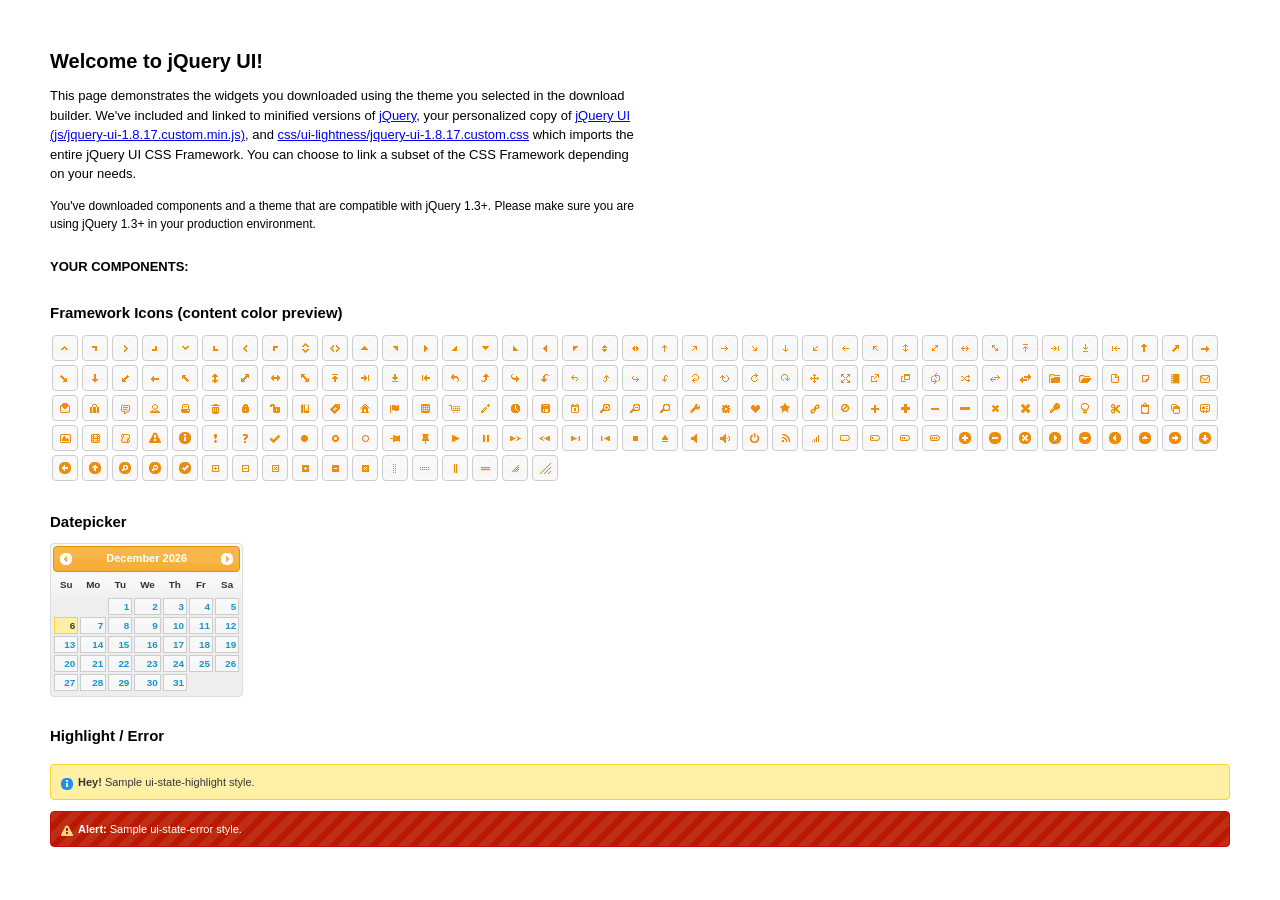
==== jquery-ui/index.html @ d1e60c02 "First commit" ====
<!DOCTYPE html>
<html>
	<head>
		<meta http-equiv="Content-Type" content="text/html; charset=iso-8859-1" />
		<title>jQuery UI Example Page</title>
		<link type="text/css" href="css/ui-lightness/jquery-ui-1.8.17.custom.css" rel="stylesheet" />	
		<script type="text/javascript" src="js/jquery-1.7.1.min.js"></script>
		<script type="text/javascript" src="js/jquery-ui-1.8.17.custom.min.js"></script>
		<script type="text/javascript">
			$(function(){

				// Datepicker
				$('#datepicker').datepicker({
					inline: true
				});
				
				//hover states on the static widgets
				$('#dialog_link, ul#icons li').hover(
					function() { $(this).addClass('ui-state-hover'); }, 
					function() { $(this).removeClass('ui-state-hover'); }
				);
				
			});
		</script>
		<style type="text/css">
			/*demo page css*/
			body{ font: 62.5% "Trebuchet MS", sans-serif; margin: 50px;}
			.demoHeaders { margin-top: 2em; }
			#dialog_link {padding: .4em 1em .4em 20px;text-decoration: none;position: relative;}
			#dialog_link span.ui-icon {margin: 0 5px 0 0;position: absolute;left: .2em;top: 50%;margin-top: -8px;}
			ul#icons {margin: 0; padding: 0;}
			ul#icons li {margin: 2px; position: relative; padding: 4px 0; cursor: pointer; float: left;  list-style: none;}
			ul#icons span.ui-icon {float: left; margin: 0 4px;}
		</style>	
	</head>
	<body>
	<h1>Welcome to jQuery UI!</h1>
	<p style="font-size: 1.3em; line-height: 1.5; margin: 1em 0; width: 50%;">This page demonstrates the widgets you downloaded using the theme you selected in the download builder. We've included and linked to minified versions of <a href="js/jquery-1.7.1.min.js">jQuery</a>, your personalized copy of <a href="js/jquery-ui-1.8.17.custom.min.js">jQuery UI (js/jquery-ui-1.8.17.custom.min.js)</a>, and <a href="css/ui-lightness/jquery-ui-1.8.17.custom.css">css/ui-lightness/jquery-ui-1.8.17.custom.css</a> which imports the entire jQuery UI CSS Framework. You can choose to link a subset of the CSS Framework depending on your needs. </p>
	<p style="font-size: 1.2em; line-height: 1.5; margin: 1em 0; width: 50%;">You've downloaded components and a theme that are compatible with jQuery 1.3+. Please make sure you are using jQuery 1.3+ in your production environment.</p>	

	<p style="font-weight: bold; margin: 2em 0 1em; font-size: 1.3em;">YOUR COMPONENTS:</p>
			
				
				
		<h2 class="demoHeaders">Framework Icons (content color preview)</h2>
		<ul id="icons" class="ui-widget ui-helper-clearfix">
		
		<li class="ui-state-default ui-corner-all" title=".ui-icon-carat-1-n"><span class="ui-icon ui-icon-carat-1-n"></span></li>
		<li class="ui-state-default ui-corner-all" title=".ui-icon-carat-1-ne"><span class="ui-icon ui-icon-carat-1-ne"></span></li>
		<li class="ui-state-default ui-corner-all" title=".ui-icon-carat-1-e"><span class="ui-icon ui-icon-carat-1-e"></span></li>
		
		<li class="ui-state-default ui-corner-all" title=".ui-icon-carat-1-se"><span class="ui-icon ui-icon-carat-1-se"></span></li>
		<li class="ui-state-default ui-corner-all" title=".ui-icon-carat-1-s"><span class="ui-icon ui-icon-carat-1-s"></span></li>
		<li class="ui-state-default ui-corner-all" title=".ui-icon-carat-1-sw"><span class="ui-icon ui-icon-carat-1-sw"></span></li>
		<li class="ui-state-default ui-corner-all" title=".ui-icon-carat-1-w"><span class="ui-icon ui-icon-carat-1-w"></span></li>
		<li class="ui-state-default ui-corner-all" title=".ui-icon-carat-1-nw"><span class="ui-icon ui-icon-carat-1-nw"></span></li>
		<li class="ui-state-default ui-corner-all" title=".ui-icon-carat-2-n-s"><span class="ui-icon ui-icon-carat-2-n-s"></span></li>
		<li class="ui-state-default ui-corner-all" title=".ui-icon-carat-2-e-w"><span class="ui-icon ui-icon-carat-2-e-w"></span></li>
		<li class="ui-state-default ui-corner-all" title=".ui-icon-triangle-1-n"><span class="ui-icon ui-icon-triangle-1-n"></span></li>
		<li class="ui-state-default ui-corner-all" title=".ui-icon-triangle-1-ne"><span class="ui-icon ui-icon-triangle-1-ne"></span></li>
		
		<li class="ui-state-default ui-corner-all" title=".ui-icon-triangle-1-e"><span class="ui-icon ui-icon-triangle-1-e"></span></li>
		<li class="ui-state-default ui-corner-all" title=".ui-icon-triangle-1-se"><span class="ui-icon ui-icon-triangle-1-se"></span></li>
		<li class="ui-state-default ui-corner-all" title=".ui-icon-triangle-1-s"><span class="ui-icon ui-icon-triangle-1-s"></span></li>
		<li class="ui-state-default ui-corner-all" title=".ui-icon-triangle-1-sw"><span class="ui-icon ui-icon-triangle-1-sw"></span></li>
		<li class="ui-state-default ui-corner-all" title=".ui-icon-triangle-1-w"><span class="ui-icon ui-icon-triangle-1-w"></span></li>
		<li class="ui-state-default ui-corner-all" title=".ui-icon-triangle-1-nw"><span class="ui-icon ui-icon-triangle-1-nw"></span></li>
		<li class="ui-state-default ui-corner-all" title=".ui-icon-triangle-2-n-s"><span class="ui-icon ui-icon-triangle-2-n-s"></span></li>
		<li class="ui-state-default ui-corner-all" title=".ui-icon-triangle-2-e-w"><span class="ui-icon ui-icon-triangle-2-e-w"></span></li>
		<li class="ui-state-default ui-corner-all" title=".ui-icon-arrow-1-n"><span class="ui-icon ui-icon-arrow-1-n"></span></li>
		
		<li class="ui-state-default ui-corner-all" title=".ui-icon-arrow-1-ne"><span class="ui-icon ui-icon-arrow-1-ne"></span></li>
		<li class="ui-state-default ui-corner-all" title=".ui-icon-arrow-1-e"><span class="ui-icon ui-icon-arrow-1-e"></span></li>
		<li class="ui-state-default ui-corner-all" title=".ui-icon-arrow-1-se"><span class="ui-icon ui-icon-arrow-1-se"></span></li>
		<li class="ui-state-default ui-corner-all" title=".ui-icon-arrow-1-s"><span class="ui-icon ui-icon-arrow-1-s"></span></li>
		<li class="ui-state-default ui-corner-all" title=".ui-icon-arrow-1-sw"><span class="ui-icon ui-icon-arrow-1-sw"></span></li>
		<li class="ui-state-default ui-corner-all" title=".ui-icon-arrow-1-w"><span class="ui-icon ui-icon-arrow-1-w"></span></li>
		<li class="ui-state-default ui-corner-all" title=".ui-icon-arrow-1-nw"><span class="ui-icon ui-icon-arrow-1-nw"></span></li>
		<li class="ui-state-default ui-corner-all" title=".ui-icon-arrow-2-n-s"><span class="ui-icon ui-icon-arrow-2-n-s"></span></li>
		<li class="ui-state-default ui-corner-all" title=".ui-icon-arrow-2-ne-sw"><span class="ui-icon ui-icon-arrow-2-ne-sw"></span></li>
		
		<li class="ui-state-default ui-corner-all" title=".ui-icon-arrow-2-e-w"><span class="ui-icon ui-icon-arrow-2-e-w"></span></li>
		<li class="ui-state-default ui-corner-all" title=".ui-icon-arrow-2-se-nw"><span class="ui-icon ui-icon-arrow-2-se-nw"></span></li>
		<li class="ui-state-default ui-corner-all" title=".ui-icon-arrowstop-1-n"><span class="ui-icon ui-icon-arrowstop-1-n"></span></li>
		<li class="ui-state-default ui-corner-all" title=".ui-icon-arrowstop-1-e"><span class="ui-icon ui-icon-arrowstop-1-e"></span></li>
		<li class="ui-state-default ui-corner-all" title=".ui-icon-arrowstop-1-s"><span class="ui-icon ui-icon-arrowstop-1-s"></span></li>
		<li class="ui-state-default ui-corner-all" title=".ui-icon-arrowstop-1-w"><span class="ui-icon ui-icon-arrowstop-1-w"></span></li>
		<li class="ui-state-default ui-corner-all" title=".ui-icon-arrowthick-1-n"><span class="ui-icon ui-icon-arrowthick-1-n"></span></li>
		<li class="ui-state-default ui-corner-all" title=".ui-icon-arrowthick-1-ne"><span class="ui-icon ui-icon-arrowthick-1-ne"></span></li>
		<li class="ui-state-default ui-corner-all" title=".ui-icon-arrowthick-1-e"><span class="ui-icon ui-icon-arrowthick-1-e"></span></li>
		
		<li class="ui-state-default ui-corner-all" title=".ui-icon-arrowthick-1-se"><span class="ui-icon ui-icon-arrowthick-1-se"></span></li>
		<li class="ui-state-default ui-corner-all" title=".ui-icon-arrowthick-1-s"><span class="ui-icon ui-icon-arrowthick-1-s"></span></li>
		<li class="ui-state-default ui-corner-all" title=".ui-icon-arrowthick-1-sw"><span class="ui-icon ui-icon-arrowthick-1-sw"></span></li>
		<li class="ui-state-default ui-corner-all" title=".ui-icon-arrowthick-1-w"><span class="ui-icon ui-icon-arrowthick-1-w"></span></li>
		<li class="ui-state-default ui-corner-all" title=".ui-icon-arrowthick-1-nw"><span class="ui-icon ui-icon-arrowthick-1-nw"></span></li>
		<li class="ui-state-default ui-corner-all" title=".ui-icon-arrowthick-2-n-s"><span class="ui-icon ui-icon-arrowthick-2-n-s"></span></li>
		<li class="ui-state-default ui-corner-all" title=".ui-icon-arrowthick-2-ne-sw"><span class="ui-icon ui-icon-arrowthick-2-ne-sw"></span></li>
		<li class="ui-state-default ui-corner-all" title=".ui-icon-arrowthick-2-e-w"><span class="ui-icon ui-icon-arrowthick-2-e-w"></span></li>
		<li class="ui-state-default ui-corner-all" title=".ui-icon-arrowthick-2-se-nw"><span class="ui-icon ui-icon-arrowthick-2-se-nw"></span></li>
		
		<li class="ui-state-default ui-corner-all" title=".ui-icon-arrowthickstop-1-n"><span class="ui-icon ui-icon-arrowthickstop-1-n"></span></li>
		<li class="ui-state-default ui-corner-all" title=".ui-icon-arrowthickstop-1-e"><span class="ui-icon ui-icon-arrowthickstop-1-e"></span></li>
		<li class="ui-state-default ui-corner-all" title=".ui-icon-arrowthickstop-1-s"><span class="ui-icon ui-icon-arrowthickstop-1-s"></span></li>
		<li class="ui-state-default ui-corner-all" title=".ui-icon-arrowthickstop-1-w"><span class="ui-icon ui-icon-arrowthickstop-1-w"></span></li>
		<li class="ui-state-default ui-corner-all" title=".ui-icon-arrowreturnthick-1-w"><span class="ui-icon ui-icon-arrowreturnthick-1-w"></span></li>
		<li class="ui-state-default ui-corner-all" title=".ui-icon-arrowreturnthick-1-n"><span class="ui-icon ui-icon-arrowreturnthick-1-n"></span></li>
		<li class="ui-state-default ui-corner-all" title=".ui-icon-arrowreturnthick-1-e"><span class="ui-icon ui-icon-arrowreturnthick-1-e"></span></li>
		<li class="ui-state-default ui-corner-all" title=".ui-icon-arrowreturnthick-1-s"><span class="ui-icon ui-icon-arrowreturnthick-1-s"></span></li>
		<li class="ui-state-default ui-corner-all" title=".ui-icon-arrowreturn-1-w"><span class="ui-icon ui-icon-arrowreturn-1-w"></span></li>
		
		<li class="ui-state-default ui-corner-all" title=".ui-icon-arrowreturn-1-n"><span class="ui-icon ui-icon-arrowreturn-1-n"></span></li>
		<li class="ui-state-default ui-corner-all" title=".ui-icon-arrowreturn-1-e"><span class="ui-icon ui-icon-arrowreturn-1-e"></span></li>
		<li class="ui-state-default ui-corner-all" title=".ui-icon-arrowreturn-1-s"><span class="ui-icon ui-icon-arrowreturn-1-s"></span></li>
		<li class="ui-state-default ui-corner-all" title=".ui-icon-arrowrefresh-1-w"><span class="ui-icon ui-icon-arrowrefresh-1-w"></span></li>
		<li class="ui-state-default ui-corner-all" title=".ui-icon-arrowrefresh-1-n"><span class="ui-icon ui-icon-arrowrefresh-1-n"></span></li>
		<li class="ui-state-default ui-corner-all" title=".ui-icon-arrowrefresh-1-e"><span class="ui-icon ui-icon-arrowrefresh-1-e"></span></li>
		<li class="ui-state-default ui-corner-all" title=".ui-icon-arrowrefresh-1-s"><span class="ui-icon ui-icon-arrowrefresh-1-s"></span></li>
		<li class="ui-state-default ui-corner-all" title=".ui-icon-arrow-4"><span class="ui-icon ui-icon-arrow-4"></span></li>
		<li class="ui-state-default ui-corner-all" title=".ui-icon-arrow-4-diag"><span class="ui-icon ui-icon-arrow-4-diag"></span></li>
		
		<li class="ui-state-default ui-corner-all" title=".ui-icon-extlink"><span class="ui-icon ui-icon-extlink"></span></li>
		<li class="ui-state-default ui-corner-all" title=".ui-icon-newwin"><span class="ui-icon ui-icon-newwin"></span></li>
		<li class="ui-state-default ui-corner-all" title=".ui-icon-refresh"><span class="ui-icon ui-icon-refresh"></span></li>
		<li class="ui-state-default ui-corner-all" title=".ui-icon-shuffle"><span class="ui-icon ui-icon-shuffle"></span></li>
		<li class="ui-state-default ui-corner-all" title=".ui-icon-transfer-e-w"><span class="ui-icon ui-icon-transfer-e-w"></span></li>
		<li class="ui-state-default ui-corner-all" title=".ui-icon-transferthick-e-w"><span class="ui-icon ui-icon-transferthick-e-w"></span></li>
		<li class="ui-state-default ui-corner-all" title=".ui-icon-folder-collapsed"><span class="ui-icon ui-icon-folder-collapsed"></span></li>
		<li class="ui-state-default ui-corner-all" title=".ui-icon-folder-open"><span class="ui-icon ui-icon-folder-open"></span></li>
		<li class="ui-state-default ui-corner-all" title=".ui-icon-document"><span class="ui-icon ui-icon-document"></span></li>
		
		<li class="ui-state-default ui-corner-all" title=".ui-icon-document-b"><span class="ui-icon ui-icon-document-b"></span></li>
		<li class="ui-state-default ui-corner-all" title=".ui-icon-note"><span class="ui-icon ui-icon-note"></span></li>
		<li class="ui-state-default ui-corner-all" title=".ui-icon-mail-closed"><span class="ui-icon ui-icon-mail-closed"></span></li>
		<li class="ui-state-default ui-corner-all" title=".ui-icon-mail-open"><span class="ui-icon ui-icon-mail-open"></span></li>
		<li class="ui-state-default ui-corner-all" title=".ui-icon-suitcase"><span class="ui-icon ui-icon-suitcase"></span></li>
		<li class="ui-state-default ui-corner-all" title=".ui-icon-comment"><span class="ui-icon ui-icon-comment"></span></li>
		<li class="ui-state-default ui-corner-all" title=".ui-icon-person"><span class="ui-icon ui-icon-person"></span></li>
		<li class="ui-state-default ui-corner-all" title=".ui-icon-print"><span class="ui-icon ui-icon-print"></span></li>
		<li class="ui-state-default ui-corner-all" title=".ui-icon-trash"><span class="ui-icon ui-icon-trash"></span></li>
		
		<li class="ui-state-default ui-corner-all" title=".ui-icon-locked"><span class="ui-icon ui-icon-locked"></span></li>
		<li class="ui-state-default ui-corner-all" title=".ui-icon-unlocked"><span class="ui-icon ui-icon-unlocked"></span></li>
		<li class="ui-state-default ui-corner-all" title=".ui-icon-bookmark"><span class="ui-icon ui-icon-bookmark"></span></li>
		<li class="ui-state-default ui-corner-all" title=".ui-icon-tag"><span class="ui-icon ui-icon-tag"></span></li>
		<li class="ui-state-default ui-corner-all" title=".ui-icon-home"><span class="ui-icon ui-icon-home"></span></li>
		<li class="ui-state-default ui-corner-all" title=".ui-icon-flag"><span class="ui-icon ui-icon-flag"></span></li>
		<li class="ui-state-default ui-corner-all" title=".ui-icon-calculator"><span class="ui-icon ui-icon-calculator"></span></li>
		<li class="ui-state-default ui-corner-all" title=".ui-icon-cart"><span class="ui-icon ui-icon-cart"></span></li>
		<li class="ui-state-default ui-corner-all" title=".ui-icon-pencil"><span class="ui-icon ui-icon-pencil"></span></li>
		
		<li class="ui-state-default ui-corner-all" title=".ui-icon-clock"><span class="ui-icon ui-icon-clock"></span></li>
		<li class="ui-state-default ui-corner-all" title=".ui-icon-disk"><span class="ui-icon ui-icon-disk"></span></li>
		<li class="ui-state-default ui-corner-all" title=".ui-icon-calendar"><span class="ui-icon ui-icon-calendar"></span></li>
		<li class="ui-state-default ui-corner-all" title=".ui-icon-zoomin"><span class="ui-icon ui-icon-zoomin"></span></li>
		<li class="ui-state-default ui-corner-all" title=".ui-icon-zoomout"><span class="ui-icon ui-icon-zoomout"></span></li>
		<li class="ui-state-default ui-corner-all" title=".ui-icon-search"><span class="ui-icon ui-icon-search"></span></li>
		<li class="ui-state-default ui-corner-all" title=".ui-icon-wrench"><span class="ui-icon ui-icon-wrench"></span></li>
		<li class="ui-state-default ui-corner-all" title=".ui-icon-gear"><span class="ui-icon ui-icon-gear"></span></li>
		<li class="ui-state-default ui-corner-all" title=".ui-icon-heart"><span class="ui-icon ui-icon-heart"></span></li>
		
		<li class="ui-state-default ui-corner-all" title=".ui-icon-star"><span class="ui-icon ui-icon-star"></span></li>
		<li class="ui-state-default ui-corner-all" title=".ui-icon-link"><span class="ui-icon ui-icon-link"></span></li>
		<li class="ui-state-default ui-corner-all" title=".ui-icon-cancel"><span class="ui-icon ui-icon-cancel"></span></li>
		<li class="ui-state-default ui-corner-all" title=".ui-icon-plus"><span class="ui-icon ui-icon-plus"></span></li>
		<li class="ui-state-default ui-corner-all" title=".ui-icon-plusthick"><span class="ui-icon ui-icon-plusthick"></span></li>
		<li class="ui-state-default ui-corner-all" title=".ui-icon-minus"><span class="ui-icon ui-icon-minus"></span></li>
		<li class="ui-state-default ui-corner-all" title=".ui-icon-minusthick"><span class="ui-icon ui-icon-minusthick"></span></li>
		<li class="ui-state-default ui-corner-all" title=".ui-icon-close"><span class="ui-icon ui-icon-close"></span></li>
		<li class="ui-state-default ui-corner-all" title=".ui-icon-closethick"><span class="ui-icon ui-icon-closethick"></span></li>
		
		<li class="ui-state-default ui-corner-all" title=".ui-icon-key"><span class="ui-icon ui-icon-key"></span></li>
		<li class="ui-state-default ui-corner-all" title=".ui-icon-lightbulb"><span class="ui-icon ui-icon-lightbulb"></span></li>
		<li class="ui-state-default ui-corner-all" title=".ui-icon-scissors"><span class="ui-icon ui-icon-scissors"></span></li>
		<li class="ui-state-default ui-corner-all" title=".ui-icon-clipboard"><span class="ui-icon ui-icon-clipboard"></span></li>
		<li class="ui-state-default ui-corner-all" title=".ui-icon-copy"><span class="ui-icon ui-icon-copy"></span></li>
		<li class="ui-state-default ui-corner-all" title=".ui-icon-contact"><span class="ui-icon ui-icon-contact"></span></li>
		<li class="ui-state-default ui-corner-all" title=".ui-icon-image"><span class="ui-icon ui-icon-image"></span></li>
		<li class="ui-state-default ui-corner-all" title=".ui-icon-video"><span class="ui-icon ui-icon-video"></span></li>
		<li class="ui-state-default ui-corner-all" title=".ui-icon-script"><span class="ui-icon ui-icon-script"></span></li>
		<li class="ui-state-default ui-corner-all" title=".ui-icon-alert"><span class="ui-icon ui-icon-alert"></span></li>
		
		<li class="ui-state-default ui-corner-all" title=".ui-icon-info"><span class="ui-icon ui-icon-info"></span></li>
		<li class="ui-state-default ui-corner-all" title=".ui-icon-notice"><span class="ui-icon ui-icon-notice"></span></li>
		<li class="ui-state-default ui-corner-all" title=".ui-icon-help"><span class="ui-icon ui-icon-help"></span></li>
		<li class="ui-state-default ui-corner-all" title=".ui-icon-check"><span class="ui-icon ui-icon-check"></span></li>
		<li class="ui-state-default ui-corner-all" title=".ui-icon-bullet"><span class="ui-icon ui-icon-bullet"></span></li>
		<li class="ui-state-default ui-corner-all" title=".ui-icon-radio-off"><span class="ui-icon ui-icon-radio-off"></span></li>
		<li class="ui-state-default ui-corner-all" title=".ui-icon-radio-on"><span class="ui-icon ui-icon-radio-on"></span></li>
		<li class="ui-state-default ui-corner-all" title=".ui-icon-pin-w"><span class="ui-icon ui-icon-pin-w"></span></li>
		<li class="ui-state-default ui-corner-all" title=".ui-icon-pin-s"><span class="ui-icon ui-icon-pin-s"></span></li>
		<li class="ui-state-default ui-corner-all" title=".ui-icon-play"><span class="ui-icon ui-icon-play"></span></li>
		<li class="ui-state-default ui-corner-all" title=".ui-icon-pause"><span class="ui-icon ui-icon-pause"></span></li>
		
		<li class="ui-state-default ui-corner-all" title=".ui-icon-seek-next"><span class="ui-icon ui-icon-seek-next"></span></li>
		<li class="ui-state-default ui-corner-all" title=".ui-icon-seek-prev"><span class="ui-icon ui-icon-seek-prev"></span></li>
		<li class="ui-state-default ui-corner-all" title=".ui-icon-seek-end"><span class="ui-icon ui-icon-seek-end"></span></li>
		<li class="ui-state-default ui-corner-all" title=".ui-icon-seek-first"><span class="ui-icon ui-icon-seek-first"></span></li>
		<li class="ui-state-default ui-corner-all" title=".ui-icon-stop"><span class="ui-icon ui-icon-stop"></span></li>
		<li class="ui-state-default ui-corner-all" title=".ui-icon-eject"><span class="ui-icon ui-icon-eject"></span></li>
		<li class="ui-state-default ui-corner-all" title=".ui-icon-volume-off"><span class="ui-icon ui-icon-volume-off"></span></li>
		<li class="ui-state-default ui-corner-all" title=".ui-icon-volume-on"><span class="ui-icon ui-icon-volume-on"></span></li>
		<li class="ui-state-default ui-corner-all" title=".ui-icon-power"><span class="ui-icon ui-icon-power"></span></li>
		
		<li class="ui-state-default ui-corner-all" title=".ui-icon-signal-diag"><span class="ui-icon ui-icon-signal-diag"></span></li>
		<li class="ui-state-default ui-corner-all" title=".ui-icon-signal"><span class="ui-icon ui-icon-signal"></span></li>
		<li class="ui-state-default ui-corner-all" title=".ui-icon-battery-0"><span class="ui-icon ui-icon-battery-0"></span></li>
		<li class="ui-state-default ui-corner-all" title=".ui-icon-battery-1"><span class="ui-icon ui-icon-battery-1"></span></li>
		<li class="ui-state-default ui-corner-all" title=".ui-icon-battery-2"><span class="ui-icon ui-icon-battery-2"></span></li>
		<li class="ui-state-default ui-corner-all" title=".ui-icon-battery-3"><span class="ui-icon ui-icon-battery-3"></span></li>
		<li class="ui-state-default ui-corner-all" title=".ui-icon-circle-plus"><span class="ui-icon ui-icon-circle-plus"></span></li>
		<li class="ui-state-default ui-corner-all" title=".ui-icon-circle-minus"><span class="ui-icon ui-icon-circle-minus"></span></li>
		<li class="ui-state-default ui-corner-all" title=".ui-icon-circle-close"><span class="ui-icon ui-icon-circle-close"></span></li>
		
		<li class="ui-state-default ui-corner-all" title=".ui-icon-circle-triangle-e"><span class="ui-icon ui-icon-circle-triangle-e"></span></li>
		<li class="ui-state-default ui-corner-all" title=".ui-icon-circle-triangle-s"><span class="ui-icon ui-icon-circle-triangle-s"></span></li>
		<li class="ui-state-default ui-corner-all" title=".ui-icon-circle-triangle-w"><span class="ui-icon ui-icon-circle-triangle-w"></span></li>
		<li class="ui-state-default ui-corner-all" title=".ui-icon-circle-triangle-n"><span class="ui-icon ui-icon-circle-triangle-n"></span></li>
		<li class="ui-state-default ui-corner-all" title=".ui-icon-circle-arrow-e"><span class="ui-icon ui-icon-circle-arrow-e"></span></li>
		<li class="ui-state-default ui-corner-all" title=".ui-icon-circle-arrow-s"><span class="ui-icon ui-icon-circle-arrow-s"></span></li>
		<li class="ui-state-default ui-corner-all" title=".ui-icon-circle-arrow-w"><span class="ui-icon ui-icon-circle-arrow-w"></span></li>
		<li class="ui-state-default ui-corner-all" title=".ui-icon-circle-arrow-n"><span class="ui-icon ui-icon-circle-arrow-n"></span></li>
		<li class="ui-state-default ui-corner-all" title=".ui-icon-circle-zoomin"><span class="ui-icon ui-icon-circle-zoomin"></span></li>
		
		<li class="ui-state-default ui-corner-all" title=".ui-icon-circle-zoomout"><span class="ui-icon ui-icon-circle-zoomout"></span></li>
		<li class="ui-state-default ui-corner-all" title=".ui-icon-circle-check"><span class="ui-icon ui-icon-circle-check"></span></li>
		<li class="ui-state-default ui-corner-all" title=".ui-icon-circlesmall-plus"><span class="ui-icon ui-icon-circlesmall-plus"></span></li>
		<li class="ui-state-default ui-corner-all" title=".ui-icon-circlesmall-minus"><span class="ui-icon ui-icon-circlesmall-minus"></span></li>
		<li class="ui-state-default ui-corner-all" title=".ui-icon-circlesmall-close"><span class="ui-icon ui-icon-circlesmall-close"></span></li>
		<li class="ui-state-default ui-corner-all" title=".ui-icon-squaresmall-plus"><span class="ui-icon ui-icon-squaresmall-plus"></span></li>
		<li class="ui-state-default ui-corner-all" title=".ui-icon-squaresmall-minus"><span class="ui-icon ui-icon-squaresmall-minus"></span></li>
		<li class="ui-state-default ui-corner-all" title=".ui-icon-squaresmall-close"><span class="ui-icon ui-icon-squaresmall-close"></span></li>
		<li class="ui-state-default ui-corner-all" title=".ui-icon-grip-dotted-vertical"><span class="ui-icon ui-icon-grip-dotted-vertical"></span></li>
		
		<li class="ui-state-default ui-corner-all" title=".ui-icon-grip-dotted-horizontal"><span class="ui-icon ui-icon-grip-dotted-horizontal"></span></li>
		<li class="ui-state-default ui-corner-all" title=".ui-icon-grip-solid-vertical"><span class="ui-icon ui-icon-grip-solid-vertical"></span></li>
		<li class="ui-state-default ui-corner-all" title=".ui-icon-grip-solid-horizontal"><span class="ui-icon ui-icon-grip-solid-horizontal"></span></li>
		<li class="ui-state-default ui-corner-all" title=".ui-icon-gripsmall-diagonal-se"><span class="ui-icon ui-icon-gripsmall-diagonal-se"></span></li>
		<li class="ui-state-default ui-corner-all" title=".ui-icon-grip-diagonal-se"><span class="ui-icon ui-icon-grip-diagonal-se"></span></li>
		</ul>

	
		<!-- Datepicker -->
		<h2 class="demoHeaders">Datepicker</h2>
		<div id="datepicker"></div>
			
		<!-- Highlight / Error -->
		<h2 class="demoHeaders">Highlight / Error</h2>
		<div class="ui-widget">
			<div class="ui-state-highlight ui-corner-all" style="margin-top: 20px; padding: 0 .7em;"> 
				<p><span class="ui-icon ui-icon-info" style="float: left; margin-right: .3em;"></span>
				<strong>Hey!</strong> Sample ui-state-highlight style.</p>
			</div>
		</div>
		<br/>
		<div class="ui-widget">
			<div class="ui-state-error ui-corner-all" style="padding: 0 .7em;"> 
				<p><span class="ui-icon ui-icon-alert" style="float: left; margin-right: .3em;"></span> 
				<strong>Alert:</strong> Sample ui-state-error style.</p>
			</div>
		</div>

	</body>
</html>
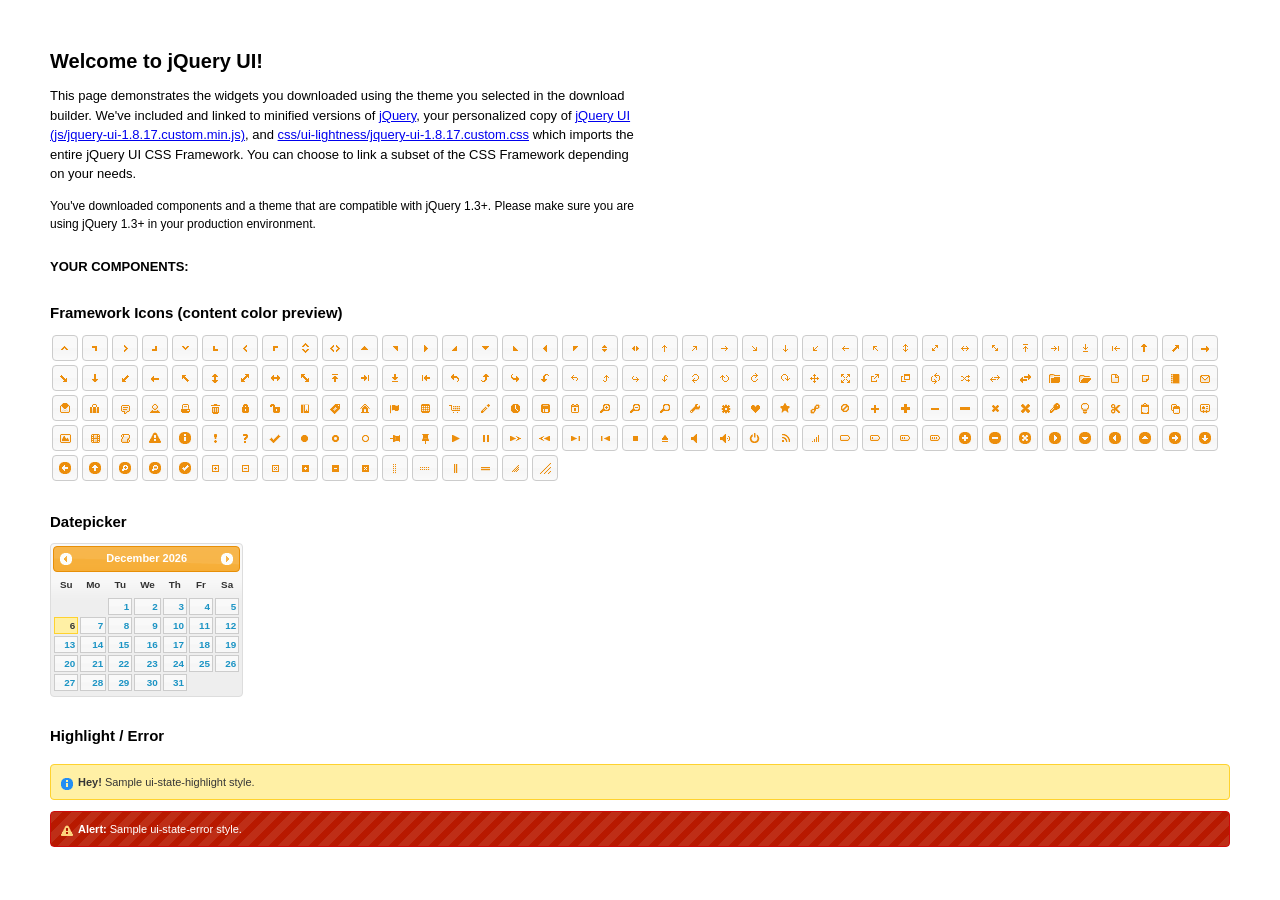
==== commit a24b3747: "Linux line endings." ====
--- a/jquery-ui/index.html
+++ b/jquery-ui/index.html
@@ -1,266 +1,266 @@
-<!DOCTYPE html>
-<html>
-	<head>
-		<meta http-equiv="Content-Type" content="text/html; charset=iso-8859-1" />
-		<title>jQuery UI Example Page</title>
-		<link type="text/css" href="css/ui-lightness/jquery-ui-1.8.17.custom.css" rel="stylesheet" />	
-		<script type="text/javascript" src="js/jquery-1.7.1.min.js"></script>
-		<script type="text/javascript" src="js/jquery-ui-1.8.17.custom.min.js"></script>
-		<script type="text/javascript">
-			$(function(){
-
-				// Datepicker
-				$('#datepicker').datepicker({
-					inline: true
-				});
-				
-				//hover states on the static widgets
-				$('#dialog_link, ul#icons li').hover(
-					function() { $(this).addClass('ui-state-hover'); }, 
-					function() { $(this).removeClass('ui-state-hover'); }
-				);
-				
-			});
-		</script>
-		<style type="text/css">
-			/*demo page css*/
-			body{ font: 62.5% "Trebuchet MS", sans-serif; margin: 50px;}
-			.demoHeaders { margin-top: 2em; }
-			#dialog_link {padding: .4em 1em .4em 20px;text-decoration: none;position: relative;}
-			#dialog_link span.ui-icon {margin: 0 5px 0 0;position: absolute;left: .2em;top: 50%;margin-top: -8px;}
-			ul#icons {margin: 0; padding: 0;}
-			ul#icons li {margin: 2px; position: relative; padding: 4px 0; cursor: pointer; float: left;  list-style: none;}
-			ul#icons span.ui-icon {float: left; margin: 0 4px;}
-		</style>	
-	</head>
-	<body>
-	<h1>Welcome to jQuery UI!</h1>
-	<p style="font-size: 1.3em; line-height: 1.5; margin: 1em 0; width: 50%;">This page demonstrates the widgets you downloaded using the theme you selected in the download builder. We've included and linked to minified versions of <a href="js/jquery-1.7.1.min.js">jQuery</a>, your personalized copy of <a href="js/jquery-ui-1.8.17.custom.min.js">jQuery UI (js/jquery-ui-1.8.17.custom.min.js)</a>, and <a href="css/ui-lightness/jquery-ui-1.8.17.custom.css">css/ui-lightness/jquery-ui-1.8.17.custom.css</a> which imports the entire jQuery UI CSS Framework. You can choose to link a subset of the CSS Framework depending on your needs. </p>
-	<p style="font-size: 1.2em; line-height: 1.5; margin: 1em 0; width: 50%;">You've downloaded components and a theme that are compatible with jQuery 1.3+. Please make sure you are using jQuery 1.3+ in your production environment.</p>	
-
-	<p style="font-weight: bold; margin: 2em 0 1em; font-size: 1.3em;">YOUR COMPONENTS:</p>
-			
-				
-				
-		<h2 class="demoHeaders">Framework Icons (content color preview)</h2>
-		<ul id="icons" class="ui-widget ui-helper-clearfix">
-		
-		<li class="ui-state-default ui-corner-all" title=".ui-icon-carat-1-n"><span class="ui-icon ui-icon-carat-1-n"></span></li>
-		<li class="ui-state-default ui-corner-all" title=".ui-icon-carat-1-ne"><span class="ui-icon ui-icon-carat-1-ne"></span></li>
-		<li class="ui-state-default ui-corner-all" title=".ui-icon-carat-1-e"><span class="ui-icon ui-icon-carat-1-e"></span></li>
-		
-		<li class="ui-state-default ui-corner-all" title=".ui-icon-carat-1-se"><span class="ui-icon ui-icon-carat-1-se"></span></li>
-		<li class="ui-state-default ui-corner-all" title=".ui-icon-carat-1-s"><span class="ui-icon ui-icon-carat-1-s"></span></li>
-		<li class="ui-state-default ui-corner-all" title=".ui-icon-carat-1-sw"><span class="ui-icon ui-icon-carat-1-sw"></span></li>
-		<li class="ui-state-default ui-corner-all" title=".ui-icon-carat-1-w"><span class="ui-icon ui-icon-carat-1-w"></span></li>
-		<li class="ui-state-default ui-corner-all" title=".ui-icon-carat-1-nw"><span class="ui-icon ui-icon-carat-1-nw"></span></li>
-		<li class="ui-state-default ui-corner-all" title=".ui-icon-carat-2-n-s"><span class="ui-icon ui-icon-carat-2-n-s"></span></li>
-		<li class="ui-state-default ui-corner-all" title=".ui-icon-carat-2-e-w"><span class="ui-icon ui-icon-carat-2-e-w"></span></li>
-		<li class="ui-state-default ui-corner-all" title=".ui-icon-triangle-1-n"><span class="ui-icon ui-icon-triangle-1-n"></span></li>
-		<li class="ui-state-default ui-corner-all" title=".ui-icon-triangle-1-ne"><span class="ui-icon ui-icon-triangle-1-ne"></span></li>
-		
-		<li class="ui-state-default ui-corner-all" title=".ui-icon-triangle-1-e"><span class="ui-icon ui-icon-triangle-1-e"></span></li>
-		<li class="ui-state-default ui-corner-all" title=".ui-icon-triangle-1-se"><span class="ui-icon ui-icon-triangle-1-se"></span></li>
-		<li class="ui-state-default ui-corner-all" title=".ui-icon-triangle-1-s"><span class="ui-icon ui-icon-triangle-1-s"></span></li>
-		<li class="ui-state-default ui-corner-all" title=".ui-icon-triangle-1-sw"><span class="ui-icon ui-icon-triangle-1-sw"></span></li>
-		<li class="ui-state-default ui-corner-all" title=".ui-icon-triangle-1-w"><span class="ui-icon ui-icon-triangle-1-w"></span></li>
-		<li class="ui-state-default ui-corner-all" title=".ui-icon-triangle-1-nw"><span class="ui-icon ui-icon-triangle-1-nw"></span></li>
-		<li class="ui-state-default ui-corner-all" title=".ui-icon-triangle-2-n-s"><span class="ui-icon ui-icon-triangle-2-n-s"></span></li>
-		<li class="ui-state-default ui-corner-all" title=".ui-icon-triangle-2-e-w"><span class="ui-icon ui-icon-triangle-2-e-w"></span></li>
-		<li class="ui-state-default ui-corner-all" title=".ui-icon-arrow-1-n"><span class="ui-icon ui-icon-arrow-1-n"></span></li>
-		
-		<li class="ui-state-default ui-corner-all" title=".ui-icon-arrow-1-ne"><span class="ui-icon ui-icon-arrow-1-ne"></span></li>
-		<li class="ui-state-default ui-corner-all" title=".ui-icon-arrow-1-e"><span class="ui-icon ui-icon-arrow-1-e"></span></li>
-		<li class="ui-state-default ui-corner-all" title=".ui-icon-arrow-1-se"><span class="ui-icon ui-icon-arrow-1-se"></span></li>
-		<li class="ui-state-default ui-corner-all" title=".ui-icon-arrow-1-s"><span class="ui-icon ui-icon-arrow-1-s"></span></li>
-		<li class="ui-state-default ui-corner-all" title=".ui-icon-arrow-1-sw"><span class="ui-icon ui-icon-arrow-1-sw"></span></li>
-		<li class="ui-state-default ui-corner-all" title=".ui-icon-arrow-1-w"><span class="ui-icon ui-icon-arrow-1-w"></span></li>
-		<li class="ui-state-default ui-corner-all" title=".ui-icon-arrow-1-nw"><span class="ui-icon ui-icon-arrow-1-nw"></span></li>
-		<li class="ui-state-default ui-corner-all" title=".ui-icon-arrow-2-n-s"><span class="ui-icon ui-icon-arrow-2-n-s"></span></li>
-		<li class="ui-state-default ui-corner-all" title=".ui-icon-arrow-2-ne-sw"><span class="ui-icon ui-icon-arrow-2-ne-sw"></span></li>
-		
-		<li class="ui-state-default ui-corner-all" title=".ui-icon-arrow-2-e-w"><span class="ui-icon ui-icon-arrow-2-e-w"></span></li>
-		<li class="ui-state-default ui-corner-all" title=".ui-icon-arrow-2-se-nw"><span class="ui-icon ui-icon-arrow-2-se-nw"></span></li>
-		<li class="ui-state-default ui-corner-all" title=".ui-icon-arrowstop-1-n"><span class="ui-icon ui-icon-arrowstop-1-n"></span></li>
-		<li class="ui-state-default ui-corner-all" title=".ui-icon-arrowstop-1-e"><span class="ui-icon ui-icon-arrowstop-1-e"></span></li>
-		<li class="ui-state-default ui-corner-all" title=".ui-icon-arrowstop-1-s"><span class="ui-icon ui-icon-arrowstop-1-s"></span></li>
-		<li class="ui-state-default ui-corner-all" title=".ui-icon-arrowstop-1-w"><span class="ui-icon ui-icon-arrowstop-1-w"></span></li>
-		<li class="ui-state-default ui-corner-all" title=".ui-icon-arrowthick-1-n"><span class="ui-icon ui-icon-arrowthick-1-n"></span></li>
-		<li class="ui-state-default ui-corner-all" title=".ui-icon-arrowthick-1-ne"><span class="ui-icon ui-icon-arrowthick-1-ne"></span></li>
-		<li class="ui-state-default ui-corner-all" title=".ui-icon-arrowthick-1-e"><span class="ui-icon ui-icon-arrowthick-1-e"></span></li>
-		
-		<li class="ui-state-default ui-corner-all" title=".ui-icon-arrowthick-1-se"><span class="ui-icon ui-icon-arrowthick-1-se"></span></li>
-		<li class="ui-state-default ui-corner-all" title=".ui-icon-arrowthick-1-s"><span class="ui-icon ui-icon-arrowthick-1-s"></span></li>
-		<li class="ui-state-default ui-corner-all" title=".ui-icon-arrowthick-1-sw"><span class="ui-icon ui-icon-arrowthick-1-sw"></span></li>
-		<li class="ui-state-default ui-corner-all" title=".ui-icon-arrowthick-1-w"><span class="ui-icon ui-icon-arrowthick-1-w"></span></li>
-		<li class="ui-state-default ui-corner-all" title=".ui-icon-arrowthick-1-nw"><span class="ui-icon ui-icon-arrowthick-1-nw"></span></li>
-		<li class="ui-state-default ui-corner-all" title=".ui-icon-arrowthick-2-n-s"><span class="ui-icon ui-icon-arrowthick-2-n-s"></span></li>
-		<li class="ui-state-default ui-corner-all" title=".ui-icon-arrowthick-2-ne-sw"><span class="ui-icon ui-icon-arrowthick-2-ne-sw"></span></li>
-		<li class="ui-state-default ui-corner-all" title=".ui-icon-arrowthick-2-e-w"><span class="ui-icon ui-icon-arrowthick-2-e-w"></span></li>
-		<li class="ui-state-default ui-corner-all" title=".ui-icon-arrowthick-2-se-nw"><span class="ui-icon ui-icon-arrowthick-2-se-nw"></span></li>
-		
-		<li class="ui-state-default ui-corner-all" title=".ui-icon-arrowthickstop-1-n"><span class="ui-icon ui-icon-arrowthickstop-1-n"></span></li>
-		<li class="ui-state-default ui-corner-all" title=".ui-icon-arrowthickstop-1-e"><span class="ui-icon ui-icon-arrowthickstop-1-e"></span></li>
-		<li class="ui-state-default ui-corner-all" title=".ui-icon-arrowthickstop-1-s"><span class="ui-icon ui-icon-arrowthickstop-1-s"></span></li>
-		<li class="ui-state-default ui-corner-all" title=".ui-icon-arrowthickstop-1-w"><span class="ui-icon ui-icon-arrowthickstop-1-w"></span></li>
-		<li class="ui-state-default ui-corner-all" title=".ui-icon-arrowreturnthick-1-w"><span class="ui-icon ui-icon-arrowreturnthick-1-w"></span></li>
-		<li class="ui-state-default ui-corner-all" title=".ui-icon-arrowreturnthick-1-n"><span class="ui-icon ui-icon-arrowreturnthick-1-n"></span></li>
-		<li class="ui-state-default ui-corner-all" title=".ui-icon-arrowreturnthick-1-e"><span class="ui-icon ui-icon-arrowreturnthick-1-e"></span></li>
-		<li class="ui-state-default ui-corner-all" title=".ui-icon-arrowreturnthick-1-s"><span class="ui-icon ui-icon-arrowreturnthick-1-s"></span></li>
-		<li class="ui-state-default ui-corner-all" title=".ui-icon-arrowreturn-1-w"><span class="ui-icon ui-icon-arrowreturn-1-w"></span></li>
-		
-		<li class="ui-state-default ui-corner-all" title=".ui-icon-arrowreturn-1-n"><span class="ui-icon ui-icon-arrowreturn-1-n"></span></li>
-		<li class="ui-state-default ui-corner-all" title=".ui-icon-arrowreturn-1-e"><span class="ui-icon ui-icon-arrowreturn-1-e"></span></li>
-		<li class="ui-state-default ui-corner-all" title=".ui-icon-arrowreturn-1-s"><span class="ui-icon ui-icon-arrowreturn-1-s"></span></li>
-		<li class="ui-state-default ui-corner-all" title=".ui-icon-arrowrefresh-1-w"><span class="ui-icon ui-icon-arrowrefresh-1-w"></span></li>
-		<li class="ui-state-default ui-corner-all" title=".ui-icon-arrowrefresh-1-n"><span class="ui-icon ui-icon-arrowrefresh-1-n"></span></li>
-		<li class="ui-state-default ui-corner-all" title=".ui-icon-arrowrefresh-1-e"><span class="ui-icon ui-icon-arrowrefresh-1-e"></span></li>
-		<li class="ui-state-default ui-corner-all" title=".ui-icon-arrowrefresh-1-s"><span class="ui-icon ui-icon-arrowrefresh-1-s"></span></li>
-		<li class="ui-state-default ui-corner-all" title=".ui-icon-arrow-4"><span class="ui-icon ui-icon-arrow-4"></span></li>
-		<li class="ui-state-default ui-corner-all" title=".ui-icon-arrow-4-diag"><span class="ui-icon ui-icon-arrow-4-diag"></span></li>
-		
-		<li class="ui-state-default ui-corner-all" title=".ui-icon-extlink"><span class="ui-icon ui-icon-extlink"></span></li>
-		<li class="ui-state-default ui-corner-all" title=".ui-icon-newwin"><span class="ui-icon ui-icon-newwin"></span></li>
-		<li class="ui-state-default ui-corner-all" title=".ui-icon-refresh"><span class="ui-icon ui-icon-refresh"></span></li>
-		<li class="ui-state-default ui-corner-all" title=".ui-icon-shuffle"><span class="ui-icon ui-icon-shuffle"></span></li>
-		<li class="ui-state-default ui-corner-all" title=".ui-icon-transfer-e-w"><span class="ui-icon ui-icon-transfer-e-w"></span></li>
-		<li class="ui-state-default ui-corner-all" title=".ui-icon-transferthick-e-w"><span class="ui-icon ui-icon-transferthick-e-w"></span></li>
-		<li class="ui-state-default ui-corner-all" title=".ui-icon-folder-collapsed"><span class="ui-icon ui-icon-folder-collapsed"></span></li>
-		<li class="ui-state-default ui-corner-all" title=".ui-icon-folder-open"><span class="ui-icon ui-icon-folder-open"></span></li>
-		<li class="ui-state-default ui-corner-all" title=".ui-icon-document"><span class="ui-icon ui-icon-document"></span></li>
-		
-		<li class="ui-state-default ui-corner-all" title=".ui-icon-document-b"><span class="ui-icon ui-icon-document-b"></span></li>
-		<li class="ui-state-default ui-corner-all" title=".ui-icon-note"><span class="ui-icon ui-icon-note"></span></li>
-		<li class="ui-state-default ui-corner-all" title=".ui-icon-mail-closed"><span class="ui-icon ui-icon-mail-closed"></span></li>
-		<li class="ui-state-default ui-corner-all" title=".ui-icon-mail-open"><span class="ui-icon ui-icon-mail-open"></span></li>
-		<li class="ui-state-default ui-corner-all" title=".ui-icon-suitcase"><span class="ui-icon ui-icon-suitcase"></span></li>
-		<li class="ui-state-default ui-corner-all" title=".ui-icon-comment"><span class="ui-icon ui-icon-comment"></span></li>
-		<li class="ui-state-default ui-corner-all" title=".ui-icon-person"><span class="ui-icon ui-icon-person"></span></li>
-		<li class="ui-state-default ui-corner-all" title=".ui-icon-print"><span class="ui-icon ui-icon-print"></span></li>
-		<li class="ui-state-default ui-corner-all" title=".ui-icon-trash"><span class="ui-icon ui-icon-trash"></span></li>
-		
-		<li class="ui-state-default ui-corner-all" title=".ui-icon-locked"><span class="ui-icon ui-icon-locked"></span></li>
-		<li class="ui-state-default ui-corner-all" title=".ui-icon-unlocked"><span class="ui-icon ui-icon-unlocked"></span></li>
-		<li class="ui-state-default ui-corner-all" title=".ui-icon-bookmark"><span class="ui-icon ui-icon-bookmark"></span></li>
-		<li class="ui-state-default ui-corner-all" title=".ui-icon-tag"><span class="ui-icon ui-icon-tag"></span></li>
-		<li class="ui-state-default ui-corner-all" title=".ui-icon-home"><span class="ui-icon ui-icon-home"></span></li>
-		<li class="ui-state-default ui-corner-all" title=".ui-icon-flag"><span class="ui-icon ui-icon-flag"></span></li>
-		<li class="ui-state-default ui-corner-all" title=".ui-icon-calculator"><span class="ui-icon ui-icon-calculator"></span></li>
-		<li class="ui-state-default ui-corner-all" title=".ui-icon-cart"><span class="ui-icon ui-icon-cart"></span></li>
-		<li class="ui-state-default ui-corner-all" title=".ui-icon-pencil"><span class="ui-icon ui-icon-pencil"></span></li>
-		
-		<li class="ui-state-default ui-corner-all" title=".ui-icon-clock"><span class="ui-icon ui-icon-clock"></span></li>
-		<li class="ui-state-default ui-corner-all" title=".ui-icon-disk"><span class="ui-icon ui-icon-disk"></span></li>
-		<li class="ui-state-default ui-corner-all" title=".ui-icon-calendar"><span class="ui-icon ui-icon-calendar"></span></li>
-		<li class="ui-state-default ui-corner-all" title=".ui-icon-zoomin"><span class="ui-icon ui-icon-zoomin"></span></li>
-		<li class="ui-state-default ui-corner-all" title=".ui-icon-zoomout"><span class="ui-icon ui-icon-zoomout"></span></li>
-		<li class="ui-state-default ui-corner-all" title=".ui-icon-search"><span class="ui-icon ui-icon-search"></span></li>
-		<li class="ui-state-default ui-corner-all" title=".ui-icon-wrench"><span class="ui-icon ui-icon-wrench"></span></li>
-		<li class="ui-state-default ui-corner-all" title=".ui-icon-gear"><span class="ui-icon ui-icon-gear"></span></li>
-		<li class="ui-state-default ui-corner-all" title=".ui-icon-heart"><span class="ui-icon ui-icon-heart"></span></li>
-		
-		<li class="ui-state-default ui-corner-all" title=".ui-icon-star"><span class="ui-icon ui-icon-star"></span></li>
-		<li class="ui-state-default ui-corner-all" title=".ui-icon-link"><span class="ui-icon ui-icon-link"></span></li>
-		<li class="ui-state-default ui-corner-all" title=".ui-icon-cancel"><span class="ui-icon ui-icon-cancel"></span></li>
-		<li class="ui-state-default ui-corner-all" title=".ui-icon-plus"><span class="ui-icon ui-icon-plus"></span></li>
-		<li class="ui-state-default ui-corner-all" title=".ui-icon-plusthick"><span class="ui-icon ui-icon-plusthick"></span></li>
-		<li class="ui-state-default ui-corner-all" title=".ui-icon-minus"><span class="ui-icon ui-icon-minus"></span></li>
-		<li class="ui-state-default ui-corner-all" title=".ui-icon-minusthick"><span class="ui-icon ui-icon-minusthick"></span></li>
-		<li class="ui-state-default ui-corner-all" title=".ui-icon-close"><span class="ui-icon ui-icon-close"></span></li>
-		<li class="ui-state-default ui-corner-all" title=".ui-icon-closethick"><span class="ui-icon ui-icon-closethick"></span></li>
-		
-		<li class="ui-state-default ui-corner-all" title=".ui-icon-key"><span class="ui-icon ui-icon-key"></span></li>
-		<li class="ui-state-default ui-corner-all" title=".ui-icon-lightbulb"><span class="ui-icon ui-icon-lightbulb"></span></li>
-		<li class="ui-state-default ui-corner-all" title=".ui-icon-scissors"><span class="ui-icon ui-icon-scissors"></span></li>
-		<li class="ui-state-default ui-corner-all" title=".ui-icon-clipboard"><span class="ui-icon ui-icon-clipboard"></span></li>
-		<li class="ui-state-default ui-corner-all" title=".ui-icon-copy"><span class="ui-icon ui-icon-copy"></span></li>
-		<li class="ui-state-default ui-corner-all" title=".ui-icon-contact"><span class="ui-icon ui-icon-contact"></span></li>
-		<li class="ui-state-default ui-corner-all" title=".ui-icon-image"><span class="ui-icon ui-icon-image"></span></li>
-		<li class="ui-state-default ui-corner-all" title=".ui-icon-video"><span class="ui-icon ui-icon-video"></span></li>
-		<li class="ui-state-default ui-corner-all" title=".ui-icon-script"><span class="ui-icon ui-icon-script"></span></li>
-		<li class="ui-state-default ui-corner-all" title=".ui-icon-alert"><span class="ui-icon ui-icon-alert"></span></li>
-		
-		<li class="ui-state-default ui-corner-all" title=".ui-icon-info"><span class="ui-icon ui-icon-info"></span></li>
-		<li class="ui-state-default ui-corner-all" title=".ui-icon-notice"><span class="ui-icon ui-icon-notice"></span></li>
-		<li class="ui-state-default ui-corner-all" title=".ui-icon-help"><span class="ui-icon ui-icon-help"></span></li>
-		<li class="ui-state-default ui-corner-all" title=".ui-icon-check"><span class="ui-icon ui-icon-check"></span></li>
-		<li class="ui-state-default ui-corner-all" title=".ui-icon-bullet"><span class="ui-icon ui-icon-bullet"></span></li>
-		<li class="ui-state-default ui-corner-all" title=".ui-icon-radio-off"><span class="ui-icon ui-icon-radio-off"></span></li>
-		<li class="ui-state-default ui-corner-all" title=".ui-icon-radio-on"><span class="ui-icon ui-icon-radio-on"></span></li>
-		<li class="ui-state-default ui-corner-all" title=".ui-icon-pin-w"><span class="ui-icon ui-icon-pin-w"></span></li>
-		<li class="ui-state-default ui-corner-all" title=".ui-icon-pin-s"><span class="ui-icon ui-icon-pin-s"></span></li>
-		<li class="ui-state-default ui-corner-all" title=".ui-icon-play"><span class="ui-icon ui-icon-play"></span></li>
-		<li class="ui-state-default ui-corner-all" title=".ui-icon-pause"><span class="ui-icon ui-icon-pause"></span></li>
-		
-		<li class="ui-state-default ui-corner-all" title=".ui-icon-seek-next"><span class="ui-icon ui-icon-seek-next"></span></li>
-		<li class="ui-state-default ui-corner-all" title=".ui-icon-seek-prev"><span class="ui-icon ui-icon-seek-prev"></span></li>
-		<li class="ui-state-default ui-corner-all" title=".ui-icon-seek-end"><span class="ui-icon ui-icon-seek-end"></span></li>
-		<li class="ui-state-default ui-corner-all" title=".ui-icon-seek-first"><span class="ui-icon ui-icon-seek-first"></span></li>
-		<li class="ui-state-default ui-corner-all" title=".ui-icon-stop"><span class="ui-icon ui-icon-stop"></span></li>
-		<li class="ui-state-default ui-corner-all" title=".ui-icon-eject"><span class="ui-icon ui-icon-eject"></span></li>
-		<li class="ui-state-default ui-corner-all" title=".ui-icon-volume-off"><span class="ui-icon ui-icon-volume-off"></span></li>
-		<li class="ui-state-default ui-corner-all" title=".ui-icon-volume-on"><span class="ui-icon ui-icon-volume-on"></span></li>
-		<li class="ui-state-default ui-corner-all" title=".ui-icon-power"><span class="ui-icon ui-icon-power"></span></li>
-		
-		<li class="ui-state-default ui-corner-all" title=".ui-icon-signal-diag"><span class="ui-icon ui-icon-signal-diag"></span></li>
-		<li class="ui-state-default ui-corner-all" title=".ui-icon-signal"><span class="ui-icon ui-icon-signal"></span></li>
-		<li class="ui-state-default ui-corner-all" title=".ui-icon-battery-0"><span class="ui-icon ui-icon-battery-0"></span></li>
-		<li class="ui-state-default ui-corner-all" title=".ui-icon-battery-1"><span class="ui-icon ui-icon-battery-1"></span></li>
-		<li class="ui-state-default ui-corner-all" title=".ui-icon-battery-2"><span class="ui-icon ui-icon-battery-2"></span></li>
-		<li class="ui-state-default ui-corner-all" title=".ui-icon-battery-3"><span class="ui-icon ui-icon-battery-3"></span></li>
-		<li class="ui-state-default ui-corner-all" title=".ui-icon-circle-plus"><span class="ui-icon ui-icon-circle-plus"></span></li>
-		<li class="ui-state-default ui-corner-all" title=".ui-icon-circle-minus"><span class="ui-icon ui-icon-circle-minus"></span></li>
-		<li class="ui-state-default ui-corner-all" title=".ui-icon-circle-close"><span class="ui-icon ui-icon-circle-close"></span></li>
-		
-		<li class="ui-state-default ui-corner-all" title=".ui-icon-circle-triangle-e"><span class="ui-icon ui-icon-circle-triangle-e"></span></li>
-		<li class="ui-state-default ui-corner-all" title=".ui-icon-circle-triangle-s"><span class="ui-icon ui-icon-circle-triangle-s"></span></li>
-		<li class="ui-state-default ui-corner-all" title=".ui-icon-circle-triangle-w"><span class="ui-icon ui-icon-circle-triangle-w"></span></li>
-		<li class="ui-state-default ui-corner-all" title=".ui-icon-circle-triangle-n"><span class="ui-icon ui-icon-circle-triangle-n"></span></li>
-		<li class="ui-state-default ui-corner-all" title=".ui-icon-circle-arrow-e"><span class="ui-icon ui-icon-circle-arrow-e"></span></li>
-		<li class="ui-state-default ui-corner-all" title=".ui-icon-circle-arrow-s"><span class="ui-icon ui-icon-circle-arrow-s"></span></li>
-		<li class="ui-state-default ui-corner-all" title=".ui-icon-circle-arrow-w"><span class="ui-icon ui-icon-circle-arrow-w"></span></li>
-		<li class="ui-state-default ui-corner-all" title=".ui-icon-circle-arrow-n"><span class="ui-icon ui-icon-circle-arrow-n"></span></li>
-		<li class="ui-state-default ui-corner-all" title=".ui-icon-circle-zoomin"><span class="ui-icon ui-icon-circle-zoomin"></span></li>
-		
-		<li class="ui-state-default ui-corner-all" title=".ui-icon-circle-zoomout"><span class="ui-icon ui-icon-circle-zoomout"></span></li>
-		<li class="ui-state-default ui-corner-all" title=".ui-icon-circle-check"><span class="ui-icon ui-icon-circle-check"></span></li>
-		<li class="ui-state-default ui-corner-all" title=".ui-icon-circlesmall-plus"><span class="ui-icon ui-icon-circlesmall-plus"></span></li>
-		<li class="ui-state-default ui-corner-all" title=".ui-icon-circlesmall-minus"><span class="ui-icon ui-icon-circlesmall-minus"></span></li>
-		<li class="ui-state-default ui-corner-all" title=".ui-icon-circlesmall-close"><span class="ui-icon ui-icon-circlesmall-close"></span></li>
-		<li class="ui-state-default ui-corner-all" title=".ui-icon-squaresmall-plus"><span class="ui-icon ui-icon-squaresmall-plus"></span></li>
-		<li class="ui-state-default ui-corner-all" title=".ui-icon-squaresmall-minus"><span class="ui-icon ui-icon-squaresmall-minus"></span></li>
-		<li class="ui-state-default ui-corner-all" title=".ui-icon-squaresmall-close"><span class="ui-icon ui-icon-squaresmall-close"></span></li>
-		<li class="ui-state-default ui-corner-all" title=".ui-icon-grip-dotted-vertical"><span class="ui-icon ui-icon-grip-dotted-vertical"></span></li>
-		
-		<li class="ui-state-default ui-corner-all" title=".ui-icon-grip-dotted-horizontal"><span class="ui-icon ui-icon-grip-dotted-horizontal"></span></li>
-		<li class="ui-state-default ui-corner-all" title=".ui-icon-grip-solid-vertical"><span class="ui-icon ui-icon-grip-solid-vertical"></span></li>
-		<li class="ui-state-default ui-corner-all" title=".ui-icon-grip-solid-horizontal"><span class="ui-icon ui-icon-grip-solid-horizontal"></span></li>
-		<li class="ui-state-default ui-corner-all" title=".ui-icon-gripsmall-diagonal-se"><span class="ui-icon ui-icon-gripsmall-diagonal-se"></span></li>
-		<li class="ui-state-default ui-corner-all" title=".ui-icon-grip-diagonal-se"><span class="ui-icon ui-icon-grip-diagonal-se"></span></li>
-		</ul>
-
-	
-		<!-- Datepicker -->
-		<h2 class="demoHeaders">Datepicker</h2>
-		<div id="datepicker"></div>
-			
-		<!-- Highlight / Error -->
-		<h2 class="demoHeaders">Highlight / Error</h2>
-		<div class="ui-widget">
-			<div class="ui-state-highlight ui-corner-all" style="margin-top: 20px; padding: 0 .7em;"> 
-				<p><span class="ui-icon ui-icon-info" style="float: left; margin-right: .3em;"></span>
-				<strong>Hey!</strong> Sample ui-state-highlight style.</p>
-			</div>
-		</div>
-		<br/>
-		<div class="ui-widget">
-			<div class="ui-state-error ui-corner-all" style="padding: 0 .7em;"> 
-				<p><span class="ui-icon ui-icon-alert" style="float: left; margin-right: .3em;"></span> 
-				<strong>Alert:</strong> Sample ui-state-error style.</p>
-			</div>
-		</div>
-
-	</body>
-</html>
-
-
+<!DOCTYPE html>
+<html>
+	<head>
+		<meta http-equiv="Content-Type" content="text/html; charset=iso-8859-1" />
+		<title>jQuery UI Example Page</title>
+		<link type="text/css" href="css/ui-lightness/jquery-ui-1.8.17.custom.css" rel="stylesheet" />	
+		<script type="text/javascript" src="js/jquery-1.7.1.min.js"></script>
+		<script type="text/javascript" src="js/jquery-ui-1.8.17.custom.min.js"></script>
+		<script type="text/javascript">
+			$(function(){
+
+				// Datepicker
+				$('#datepicker').datepicker({
+					inline: true
+				});
+				
+				//hover states on the static widgets
+				$('#dialog_link, ul#icons li').hover(
+					function() { $(this).addClass('ui-state-hover'); }, 
+					function() { $(this).removeClass('ui-state-hover'); }
+				);
+				
+			});
+		</script>
+		<style type="text/css">
+			/*demo page css*/
+			body{ font: 62.5% "Trebuchet MS", sans-serif; margin: 50px;}
+			.demoHeaders { margin-top: 2em; }
+			#dialog_link {padding: .4em 1em .4em 20px;text-decoration: none;position: relative;}
+			#dialog_link span.ui-icon {margin: 0 5px 0 0;position: absolute;left: .2em;top: 50%;margin-top: -8px;}
+			ul#icons {margin: 0; padding: 0;}
+			ul#icons li {margin: 2px; position: relative; padding: 4px 0; cursor: pointer; float: left;  list-style: none;}
+			ul#icons span.ui-icon {float: left; margin: 0 4px;}
+		</style>	
+	</head>
+	<body>
+	<h1>Welcome to jQuery UI!</h1>
+	<p style="font-size: 1.3em; line-height: 1.5; margin: 1em 0; width: 50%;">This page demonstrates the widgets you downloaded using the theme you selected in the download builder. We've included and linked to minified versions of <a href="js/jquery-1.7.1.min.js">jQuery</a>, your personalized copy of <a href="js/jquery-ui-1.8.17.custom.min.js">jQuery UI (js/jquery-ui-1.8.17.custom.min.js)</a>, and <a href="css/ui-lightness/jquery-ui-1.8.17.custom.css">css/ui-lightness/jquery-ui-1.8.17.custom.css</a> which imports the entire jQuery UI CSS Framework. You can choose to link a subset of the CSS Framework depending on your needs. </p>
+	<p style="font-size: 1.2em; line-height: 1.5; margin: 1em 0; width: 50%;">You've downloaded components and a theme that are compatible with jQuery 1.3+. Please make sure you are using jQuery 1.3+ in your production environment.</p>	
+
+	<p style="font-weight: bold; margin: 2em 0 1em; font-size: 1.3em;">YOUR COMPONENTS:</p>
+			
+				
+				
+		<h2 class="demoHeaders">Framework Icons (content color preview)</h2>
+		<ul id="icons" class="ui-widget ui-helper-clearfix">
+		
+		<li class="ui-state-default ui-corner-all" title=".ui-icon-carat-1-n"><span class="ui-icon ui-icon-carat-1-n"></span></li>
+		<li class="ui-state-default ui-corner-all" title=".ui-icon-carat-1-ne"><span class="ui-icon ui-icon-carat-1-ne"></span></li>
+		<li class="ui-state-default ui-corner-all" title=".ui-icon-carat-1-e"><span class="ui-icon ui-icon-carat-1-e"></span></li>
+		
+		<li class="ui-state-default ui-corner-all" title=".ui-icon-carat-1-se"><span class="ui-icon ui-icon-carat-1-se"></span></li>
+		<li class="ui-state-default ui-corner-all" title=".ui-icon-carat-1-s"><span class="ui-icon ui-icon-carat-1-s"></span></li>
+		<li class="ui-state-default ui-corner-all" title=".ui-icon-carat-1-sw"><span class="ui-icon ui-icon-carat-1-sw"></span></li>
+		<li class="ui-state-default ui-corner-all" title=".ui-icon-carat-1-w"><span class="ui-icon ui-icon-carat-1-w"></span></li>
+		<li class="ui-state-default ui-corner-all" title=".ui-icon-carat-1-nw"><span class="ui-icon ui-icon-carat-1-nw"></span></li>
+		<li class="ui-state-default ui-corner-all" title=".ui-icon-carat-2-n-s"><span class="ui-icon ui-icon-carat-2-n-s"></span></li>
+		<li class="ui-state-default ui-corner-all" title=".ui-icon-carat-2-e-w"><span class="ui-icon ui-icon-carat-2-e-w"></span></li>
+		<li class="ui-state-default ui-corner-all" title=".ui-icon-triangle-1-n"><span class="ui-icon ui-icon-triangle-1-n"></span></li>
+		<li class="ui-state-default ui-corner-all" title=".ui-icon-triangle-1-ne"><span class="ui-icon ui-icon-triangle-1-ne"></span></li>
+		
+		<li class="ui-state-default ui-corner-all" title=".ui-icon-triangle-1-e"><span class="ui-icon ui-icon-triangle-1-e"></span></li>
+		<li class="ui-state-default ui-corner-all" title=".ui-icon-triangle-1-se"><span class="ui-icon ui-icon-triangle-1-se"></span></li>
+		<li class="ui-state-default ui-corner-all" title=".ui-icon-triangle-1-s"><span class="ui-icon ui-icon-triangle-1-s"></span></li>
+		<li class="ui-state-default ui-corner-all" title=".ui-icon-triangle-1-sw"><span class="ui-icon ui-icon-triangle-1-sw"></span></li>
+		<li class="ui-state-default ui-corner-all" title=".ui-icon-triangle-1-w"><span class="ui-icon ui-icon-triangle-1-w"></span></li>
+		<li class="ui-state-default ui-corner-all" title=".ui-icon-triangle-1-nw"><span class="ui-icon ui-icon-triangle-1-nw"></span></li>
+		<li class="ui-state-default ui-corner-all" title=".ui-icon-triangle-2-n-s"><span class="ui-icon ui-icon-triangle-2-n-s"></span></li>
+		<li class="ui-state-default ui-corner-all" title=".ui-icon-triangle-2-e-w"><span class="ui-icon ui-icon-triangle-2-e-w"></span></li>
+		<li class="ui-state-default ui-corner-all" title=".ui-icon-arrow-1-n"><span class="ui-icon ui-icon-arrow-1-n"></span></li>
+		
+		<li class="ui-state-default ui-corner-all" title=".ui-icon-arrow-1-ne"><span class="ui-icon ui-icon-arrow-1-ne"></span></li>
+		<li class="ui-state-default ui-corner-all" title=".ui-icon-arrow-1-e"><span class="ui-icon ui-icon-arrow-1-e"></span></li>
+		<li class="ui-state-default ui-corner-all" title=".ui-icon-arrow-1-se"><span class="ui-icon ui-icon-arrow-1-se"></span></li>
+		<li class="ui-state-default ui-corner-all" title=".ui-icon-arrow-1-s"><span class="ui-icon ui-icon-arrow-1-s"></span></li>
+		<li class="ui-state-default ui-corner-all" title=".ui-icon-arrow-1-sw"><span class="ui-icon ui-icon-arrow-1-sw"></span></li>
+		<li class="ui-state-default ui-corner-all" title=".ui-icon-arrow-1-w"><span class="ui-icon ui-icon-arrow-1-w"></span></li>
+		<li class="ui-state-default ui-corner-all" title=".ui-icon-arrow-1-nw"><span class="ui-icon ui-icon-arrow-1-nw"></span></li>
+		<li class="ui-state-default ui-corner-all" title=".ui-icon-arrow-2-n-s"><span class="ui-icon ui-icon-arrow-2-n-s"></span></li>
+		<li class="ui-state-default ui-corner-all" title=".ui-icon-arrow-2-ne-sw"><span class="ui-icon ui-icon-arrow-2-ne-sw"></span></li>
+		
+		<li class="ui-state-default ui-corner-all" title=".ui-icon-arrow-2-e-w"><span class="ui-icon ui-icon-arrow-2-e-w"></span></li>
+		<li class="ui-state-default ui-corner-all" title=".ui-icon-arrow-2-se-nw"><span class="ui-icon ui-icon-arrow-2-se-nw"></span></li>
+		<li class="ui-state-default ui-corner-all" title=".ui-icon-arrowstop-1-n"><span class="ui-icon ui-icon-arrowstop-1-n"></span></li>
+		<li class="ui-state-default ui-corner-all" title=".ui-icon-arrowstop-1-e"><span class="ui-icon ui-icon-arrowstop-1-e"></span></li>
+		<li class="ui-state-default ui-corner-all" title=".ui-icon-arrowstop-1-s"><span class="ui-icon ui-icon-arrowstop-1-s"></span></li>
+		<li class="ui-state-default ui-corner-all" title=".ui-icon-arrowstop-1-w"><span class="ui-icon ui-icon-arrowstop-1-w"></span></li>
+		<li class="ui-state-default ui-corner-all" title=".ui-icon-arrowthick-1-n"><span class="ui-icon ui-icon-arrowthick-1-n"></span></li>
+		<li class="ui-state-default ui-corner-all" title=".ui-icon-arrowthick-1-ne"><span class="ui-icon ui-icon-arrowthick-1-ne"></span></li>
+		<li class="ui-state-default ui-corner-all" title=".ui-icon-arrowthick-1-e"><span class="ui-icon ui-icon-arrowthick-1-e"></span></li>
+		
+		<li class="ui-state-default ui-corner-all" title=".ui-icon-arrowthick-1-se"><span class="ui-icon ui-icon-arrowthick-1-se"></span></li>
+		<li class="ui-state-default ui-corner-all" title=".ui-icon-arrowthick-1-s"><span class="ui-icon ui-icon-arrowthick-1-s"></span></li>
+		<li class="ui-state-default ui-corner-all" title=".ui-icon-arrowthick-1-sw"><span class="ui-icon ui-icon-arrowthick-1-sw"></span></li>
+		<li class="ui-state-default ui-corner-all" title=".ui-icon-arrowthick-1-w"><span class="ui-icon ui-icon-arrowthick-1-w"></span></li>
+		<li class="ui-state-default ui-corner-all" title=".ui-icon-arrowthick-1-nw"><span class="ui-icon ui-icon-arrowthick-1-nw"></span></li>
+		<li class="ui-state-default ui-corner-all" title=".ui-icon-arrowthick-2-n-s"><span class="ui-icon ui-icon-arrowthick-2-n-s"></span></li>
+		<li class="ui-state-default ui-corner-all" title=".ui-icon-arrowthick-2-ne-sw"><span class="ui-icon ui-icon-arrowthick-2-ne-sw"></span></li>
+		<li class="ui-state-default ui-corner-all" title=".ui-icon-arrowthick-2-e-w"><span class="ui-icon ui-icon-arrowthick-2-e-w"></span></li>
+		<li class="ui-state-default ui-corner-all" title=".ui-icon-arrowthick-2-se-nw"><span class="ui-icon ui-icon-arrowthick-2-se-nw"></span></li>
+		
+		<li class="ui-state-default ui-corner-all" title=".ui-icon-arrowthickstop-1-n"><span class="ui-icon ui-icon-arrowthickstop-1-n"></span></li>
+		<li class="ui-state-default ui-corner-all" title=".ui-icon-arrowthickstop-1-e"><span class="ui-icon ui-icon-arrowthickstop-1-e"></span></li>
+		<li class="ui-state-default ui-corner-all" title=".ui-icon-arrowthickstop-1-s"><span class="ui-icon ui-icon-arrowthickstop-1-s"></span></li>
+		<li class="ui-state-default ui-corner-all" title=".ui-icon-arrowthickstop-1-w"><span class="ui-icon ui-icon-arrowthickstop-1-w"></span></li>
+		<li class="ui-state-default ui-corner-all" title=".ui-icon-arrowreturnthick-1-w"><span class="ui-icon ui-icon-arrowreturnthick-1-w"></span></li>
+		<li class="ui-state-default ui-corner-all" title=".ui-icon-arrowreturnthick-1-n"><span class="ui-icon ui-icon-arrowreturnthick-1-n"></span></li>
+		<li class="ui-state-default ui-corner-all" title=".ui-icon-arrowreturnthick-1-e"><span class="ui-icon ui-icon-arrowreturnthick-1-e"></span></li>
+		<li class="ui-state-default ui-corner-all" title=".ui-icon-arrowreturnthick-1-s"><span class="ui-icon ui-icon-arrowreturnthick-1-s"></span></li>
+		<li class="ui-state-default ui-corner-all" title=".ui-icon-arrowreturn-1-w"><span class="ui-icon ui-icon-arrowreturn-1-w"></span></li>
+		
+		<li class="ui-state-default ui-corner-all" title=".ui-icon-arrowreturn-1-n"><span class="ui-icon ui-icon-arrowreturn-1-n"></span></li>
+		<li class="ui-state-default ui-corner-all" title=".ui-icon-arrowreturn-1-e"><span class="ui-icon ui-icon-arrowreturn-1-e"></span></li>
+		<li class="ui-state-default ui-corner-all" title=".ui-icon-arrowreturn-1-s"><span class="ui-icon ui-icon-arrowreturn-1-s"></span></li>
+		<li class="ui-state-default ui-corner-all" title=".ui-icon-arrowrefresh-1-w"><span class="ui-icon ui-icon-arrowrefresh-1-w"></span></li>
+		<li class="ui-state-default ui-corner-all" title=".ui-icon-arrowrefresh-1-n"><span class="ui-icon ui-icon-arrowrefresh-1-n"></span></li>
+		<li class="ui-state-default ui-corner-all" title=".ui-icon-arrowrefresh-1-e"><span class="ui-icon ui-icon-arrowrefresh-1-e"></span></li>
+		<li class="ui-state-default ui-corner-all" title=".ui-icon-arrowrefresh-1-s"><span class="ui-icon ui-icon-arrowrefresh-1-s"></span></li>
+		<li class="ui-state-default ui-corner-all" title=".ui-icon-arrow-4"><span class="ui-icon ui-icon-arrow-4"></span></li>
+		<li class="ui-state-default ui-corner-all" title=".ui-icon-arrow-4-diag"><span class="ui-icon ui-icon-arrow-4-diag"></span></li>
+		
+		<li class="ui-state-default ui-corner-all" title=".ui-icon-extlink"><span class="ui-icon ui-icon-extlink"></span></li>
+		<li class="ui-state-default ui-corner-all" title=".ui-icon-newwin"><span class="ui-icon ui-icon-newwin"></span></li>
+		<li class="ui-state-default ui-corner-all" title=".ui-icon-refresh"><span class="ui-icon ui-icon-refresh"></span></li>
+		<li class="ui-state-default ui-corner-all" title=".ui-icon-shuffle"><span class="ui-icon ui-icon-shuffle"></span></li>
+		<li class="ui-state-default ui-corner-all" title=".ui-icon-transfer-e-w"><span class="ui-icon ui-icon-transfer-e-w"></span></li>
+		<li class="ui-state-default ui-corner-all" title=".ui-icon-transferthick-e-w"><span class="ui-icon ui-icon-transferthick-e-w"></span></li>
+		<li class="ui-state-default ui-corner-all" title=".ui-icon-folder-collapsed"><span class="ui-icon ui-icon-folder-collapsed"></span></li>
+		<li class="ui-state-default ui-corner-all" title=".ui-icon-folder-open"><span class="ui-icon ui-icon-folder-open"></span></li>
+		<li class="ui-state-default ui-corner-all" title=".ui-icon-document"><span class="ui-icon ui-icon-document"></span></li>
+		
+		<li class="ui-state-default ui-corner-all" title=".ui-icon-document-b"><span class="ui-icon ui-icon-document-b"></span></li>
+		<li class="ui-state-default ui-corner-all" title=".ui-icon-note"><span class="ui-icon ui-icon-note"></span></li>
+		<li class="ui-state-default ui-corner-all" title=".ui-icon-mail-closed"><span class="ui-icon ui-icon-mail-closed"></span></li>
+		<li class="ui-state-default ui-corner-all" title=".ui-icon-mail-open"><span class="ui-icon ui-icon-mail-open"></span></li>
+		<li class="ui-state-default ui-corner-all" title=".ui-icon-suitcase"><span class="ui-icon ui-icon-suitcase"></span></li>
+		<li class="ui-state-default ui-corner-all" title=".ui-icon-comment"><span class="ui-icon ui-icon-comment"></span></li>
+		<li class="ui-state-default ui-corner-all" title=".ui-icon-person"><span class="ui-icon ui-icon-person"></span></li>
+		<li class="ui-state-default ui-corner-all" title=".ui-icon-print"><span class="ui-icon ui-icon-print"></span></li>
+		<li class="ui-state-default ui-corner-all" title=".ui-icon-trash"><span class="ui-icon ui-icon-trash"></span></li>
+		
+		<li class="ui-state-default ui-corner-all" title=".ui-icon-locked"><span class="ui-icon ui-icon-locked"></span></li>
+		<li class="ui-state-default ui-corner-all" title=".ui-icon-unlocked"><span class="ui-icon ui-icon-unlocked"></span></li>
+		<li class="ui-state-default ui-corner-all" title=".ui-icon-bookmark"><span class="ui-icon ui-icon-bookmark"></span></li>
+		<li class="ui-state-default ui-corner-all" title=".ui-icon-tag"><span class="ui-icon ui-icon-tag"></span></li>
+		<li class="ui-state-default ui-corner-all" title=".ui-icon-home"><span class="ui-icon ui-icon-home"></span></li>
+		<li class="ui-state-default ui-corner-all" title=".ui-icon-flag"><span class="ui-icon ui-icon-flag"></span></li>
+		<li class="ui-state-default ui-corner-all" title=".ui-icon-calculator"><span class="ui-icon ui-icon-calculator"></span></li>
+		<li class="ui-state-default ui-corner-all" title=".ui-icon-cart"><span class="ui-icon ui-icon-cart"></span></li>
+		<li class="ui-state-default ui-corner-all" title=".ui-icon-pencil"><span class="ui-icon ui-icon-pencil"></span></li>
+		
+		<li class="ui-state-default ui-corner-all" title=".ui-icon-clock"><span class="ui-icon ui-icon-clock"></span></li>
+		<li class="ui-state-default ui-corner-all" title=".ui-icon-disk"><span class="ui-icon ui-icon-disk"></span></li>
+		<li class="ui-state-default ui-corner-all" title=".ui-icon-calendar"><span class="ui-icon ui-icon-calendar"></span></li>
+		<li class="ui-state-default ui-corner-all" title=".ui-icon-zoomin"><span class="ui-icon ui-icon-zoomin"></span></li>
+		<li class="ui-state-default ui-corner-all" title=".ui-icon-zoomout"><span class="ui-icon ui-icon-zoomout"></span></li>
+		<li class="ui-state-default ui-corner-all" title=".ui-icon-search"><span class="ui-icon ui-icon-search"></span></li>
+		<li class="ui-state-default ui-corner-all" title=".ui-icon-wrench"><span class="ui-icon ui-icon-wrench"></span></li>
+		<li class="ui-state-default ui-corner-all" title=".ui-icon-gear"><span class="ui-icon ui-icon-gear"></span></li>
+		<li class="ui-state-default ui-corner-all" title=".ui-icon-heart"><span class="ui-icon ui-icon-heart"></span></li>
+		
+		<li class="ui-state-default ui-corner-all" title=".ui-icon-star"><span class="ui-icon ui-icon-star"></span></li>
+		<li class="ui-state-default ui-corner-all" title=".ui-icon-link"><span class="ui-icon ui-icon-link"></span></li>
+		<li class="ui-state-default ui-corner-all" title=".ui-icon-cancel"><span class="ui-icon ui-icon-cancel"></span></li>
+		<li class="ui-state-default ui-corner-all" title=".ui-icon-plus"><span class="ui-icon ui-icon-plus"></span></li>
+		<li class="ui-state-default ui-corner-all" title=".ui-icon-plusthick"><span class="ui-icon ui-icon-plusthick"></span></li>
+		<li class="ui-state-default ui-corner-all" title=".ui-icon-minus"><span class="ui-icon ui-icon-minus"></span></li>
+		<li class="ui-state-default ui-corner-all" title=".ui-icon-minusthick"><span class="ui-icon ui-icon-minusthick"></span></li>
+		<li class="ui-state-default ui-corner-all" title=".ui-icon-close"><span class="ui-icon ui-icon-close"></span></li>
+		<li class="ui-state-default ui-corner-all" title=".ui-icon-closethick"><span class="ui-icon ui-icon-closethick"></span></li>
+		
+		<li class="ui-state-default ui-corner-all" title=".ui-icon-key"><span class="ui-icon ui-icon-key"></span></li>
+		<li class="ui-state-default ui-corner-all" title=".ui-icon-lightbulb"><span class="ui-icon ui-icon-lightbulb"></span></li>
+		<li class="ui-state-default ui-corner-all" title=".ui-icon-scissors"><span class="ui-icon ui-icon-scissors"></span></li>
+		<li class="ui-state-default ui-corner-all" title=".ui-icon-clipboard"><span class="ui-icon ui-icon-clipboard"></span></li>
+		<li class="ui-state-default ui-corner-all" title=".ui-icon-copy"><span class="ui-icon ui-icon-copy"></span></li>
+		<li class="ui-state-default ui-corner-all" title=".ui-icon-contact"><span class="ui-icon ui-icon-contact"></span></li>
+		<li class="ui-state-default ui-corner-all" title=".ui-icon-image"><span class="ui-icon ui-icon-image"></span></li>
+		<li class="ui-state-default ui-corner-all" title=".ui-icon-video"><span class="ui-icon ui-icon-video"></span></li>
+		<li class="ui-state-default ui-corner-all" title=".ui-icon-script"><span class="ui-icon ui-icon-script"></span></li>
+		<li class="ui-state-default ui-corner-all" title=".ui-icon-alert"><span class="ui-icon ui-icon-alert"></span></li>
+		
+		<li class="ui-state-default ui-corner-all" title=".ui-icon-info"><span class="ui-icon ui-icon-info"></span></li>
+		<li class="ui-state-default ui-corner-all" title=".ui-icon-notice"><span class="ui-icon ui-icon-notice"></span></li>
+		<li class="ui-state-default ui-corner-all" title=".ui-icon-help"><span class="ui-icon ui-icon-help"></span></li>
+		<li class="ui-state-default ui-corner-all" title=".ui-icon-check"><span class="ui-icon ui-icon-check"></span></li>
+		<li class="ui-state-default ui-corner-all" title=".ui-icon-bullet"><span class="ui-icon ui-icon-bullet"></span></li>
+		<li class="ui-state-default ui-corner-all" title=".ui-icon-radio-off"><span class="ui-icon ui-icon-radio-off"></span></li>
+		<li class="ui-state-default ui-corner-all" title=".ui-icon-radio-on"><span class="ui-icon ui-icon-radio-on"></span></li>
+		<li class="ui-state-default ui-corner-all" title=".ui-icon-pin-w"><span class="ui-icon ui-icon-pin-w"></span></li>
+		<li class="ui-state-default ui-corner-all" title=".ui-icon-pin-s"><span class="ui-icon ui-icon-pin-s"></span></li>
+		<li class="ui-state-default ui-corner-all" title=".ui-icon-play"><span class="ui-icon ui-icon-play"></span></li>
+		<li class="ui-state-default ui-corner-all" title=".ui-icon-pause"><span class="ui-icon ui-icon-pause"></span></li>
+		
+		<li class="ui-state-default ui-corner-all" title=".ui-icon-seek-next"><span class="ui-icon ui-icon-seek-next"></span></li>
+		<li class="ui-state-default ui-corner-all" title=".ui-icon-seek-prev"><span class="ui-icon ui-icon-seek-prev"></span></li>
+		<li class="ui-state-default ui-corner-all" title=".ui-icon-seek-end"><span class="ui-icon ui-icon-seek-end"></span></li>
+		<li class="ui-state-default ui-corner-all" title=".ui-icon-seek-first"><span class="ui-icon ui-icon-seek-first"></span></li>
+		<li class="ui-state-default ui-corner-all" title=".ui-icon-stop"><span class="ui-icon ui-icon-stop"></span></li>
+		<li class="ui-state-default ui-corner-all" title=".ui-icon-eject"><span class="ui-icon ui-icon-eject"></span></li>
+		<li class="ui-state-default ui-corner-all" title=".ui-icon-volume-off"><span class="ui-icon ui-icon-volume-off"></span></li>
+		<li class="ui-state-default ui-corner-all" title=".ui-icon-volume-on"><span class="ui-icon ui-icon-volume-on"></span></li>
+		<li class="ui-state-default ui-corner-all" title=".ui-icon-power"><span class="ui-icon ui-icon-power"></span></li>
+		
+		<li class="ui-state-default ui-corner-all" title=".ui-icon-signal-diag"><span class="ui-icon ui-icon-signal-diag"></span></li>
+		<li class="ui-state-default ui-corner-all" title=".ui-icon-signal"><span class="ui-icon ui-icon-signal"></span></li>
+		<li class="ui-state-default ui-corner-all" title=".ui-icon-battery-0"><span class="ui-icon ui-icon-battery-0"></span></li>
+		<li class="ui-state-default ui-corner-all" title=".ui-icon-battery-1"><span class="ui-icon ui-icon-battery-1"></span></li>
+		<li class="ui-state-default ui-corner-all" title=".ui-icon-battery-2"><span class="ui-icon ui-icon-battery-2"></span></li>
+		<li class="ui-state-default ui-corner-all" title=".ui-icon-battery-3"><span class="ui-icon ui-icon-battery-3"></span></li>
+		<li class="ui-state-default ui-corner-all" title=".ui-icon-circle-plus"><span class="ui-icon ui-icon-circle-plus"></span></li>
+		<li class="ui-state-default ui-corner-all" title=".ui-icon-circle-minus"><span class="ui-icon ui-icon-circle-minus"></span></li>
+		<li class="ui-state-default ui-corner-all" title=".ui-icon-circle-close"><span class="ui-icon ui-icon-circle-close"></span></li>
+		
+		<li class="ui-state-default ui-corner-all" title=".ui-icon-circle-triangle-e"><span class="ui-icon ui-icon-circle-triangle-e"></span></li>
+		<li class="ui-state-default ui-corner-all" title=".ui-icon-circle-triangle-s"><span class="ui-icon ui-icon-circle-triangle-s"></span></li>
+		<li class="ui-state-default ui-corner-all" title=".ui-icon-circle-triangle-w"><span class="ui-icon ui-icon-circle-triangle-w"></span></li>
+		<li class="ui-state-default ui-corner-all" title=".ui-icon-circle-triangle-n"><span class="ui-icon ui-icon-circle-triangle-n"></span></li>
+		<li class="ui-state-default ui-corner-all" title=".ui-icon-circle-arrow-e"><span class="ui-icon ui-icon-circle-arrow-e"></span></li>
+		<li class="ui-state-default ui-corner-all" title=".ui-icon-circle-arrow-s"><span class="ui-icon ui-icon-circle-arrow-s"></span></li>
+		<li class="ui-state-default ui-corner-all" title=".ui-icon-circle-arrow-w"><span class="ui-icon ui-icon-circle-arrow-w"></span></li>
+		<li class="ui-state-default ui-corner-all" title=".ui-icon-circle-arrow-n"><span class="ui-icon ui-icon-circle-arrow-n"></span></li>
+		<li class="ui-state-default ui-corner-all" title=".ui-icon-circle-zoomin"><span class="ui-icon ui-icon-circle-zoomin"></span></li>
+		
+		<li class="ui-state-default ui-corner-all" title=".ui-icon-circle-zoomout"><span class="ui-icon ui-icon-circle-zoomout"></span></li>
+		<li class="ui-state-default ui-corner-all" title=".ui-icon-circle-check"><span class="ui-icon ui-icon-circle-check"></span></li>
+		<li class="ui-state-default ui-corner-all" title=".ui-icon-circlesmall-plus"><span class="ui-icon ui-icon-circlesmall-plus"></span></li>
+		<li class="ui-state-default ui-corner-all" title=".ui-icon-circlesmall-minus"><span class="ui-icon ui-icon-circlesmall-minus"></span></li>
+		<li class="ui-state-default ui-corner-all" title=".ui-icon-circlesmall-close"><span class="ui-icon ui-icon-circlesmall-close"></span></li>
+		<li class="ui-state-default ui-corner-all" title=".ui-icon-squaresmall-plus"><span class="ui-icon ui-icon-squaresmall-plus"></span></li>
+		<li class="ui-state-default ui-corner-all" title=".ui-icon-squaresmall-minus"><span class="ui-icon ui-icon-squaresmall-minus"></span></li>
+		<li class="ui-state-default ui-corner-all" title=".ui-icon-squaresmall-close"><span class="ui-icon ui-icon-squaresmall-close"></span></li>
+		<li class="ui-state-default ui-corner-all" title=".ui-icon-grip-dotted-vertical"><span class="ui-icon ui-icon-grip-dotted-vertical"></span></li>
+		
+		<li class="ui-state-default ui-corner-all" title=".ui-icon-grip-dotted-horizontal"><span class="ui-icon ui-icon-grip-dotted-horizontal"></span></li>
+		<li class="ui-state-default ui-corner-all" title=".ui-icon-grip-solid-vertical"><span class="ui-icon ui-icon-grip-solid-vertical"></span></li>
+		<li class="ui-state-default ui-corner-all" title=".ui-icon-grip-solid-horizontal"><span class="ui-icon ui-icon-grip-solid-horizontal"></span></li>
+		<li class="ui-state-default ui-corner-all" title=".ui-icon-gripsmall-diagonal-se"><span class="ui-icon ui-icon-gripsmall-diagonal-se"></span></li>
+		<li class="ui-state-default ui-corner-all" title=".ui-icon-grip-diagonal-se"><span class="ui-icon ui-icon-grip-diagonal-se"></span></li>
+		</ul>
+
+	
+		<!-- Datepicker -->
+		<h2 class="demoHeaders">Datepicker</h2>
+		<div id="datepicker"></div>
+			
+		<!-- Highlight / Error -->
+		<h2 class="demoHeaders">Highlight / Error</h2>
+		<div class="ui-widget">
+			<div class="ui-state-highlight ui-corner-all" style="margin-top: 20px; padding: 0 .7em;"> 
+				<p><span class="ui-icon ui-icon-info" style="float: left; margin-right: .3em;"></span>
+				<strong>Hey!</strong> Sample ui-state-highlight style.</p>
+			</div>
+		</div>
+		<br/>
+		<div class="ui-widget">
+			<div class="ui-state-error ui-corner-all" style="padding: 0 .7em;"> 
+				<p><span class="ui-icon ui-icon-alert" style="float: left; margin-right: .3em;"></span> 
+				<strong>Alert:</strong> Sample ui-state-error style.</p>
+			</div>
+		</div>
+
+	</body>
+</html>
+
+
